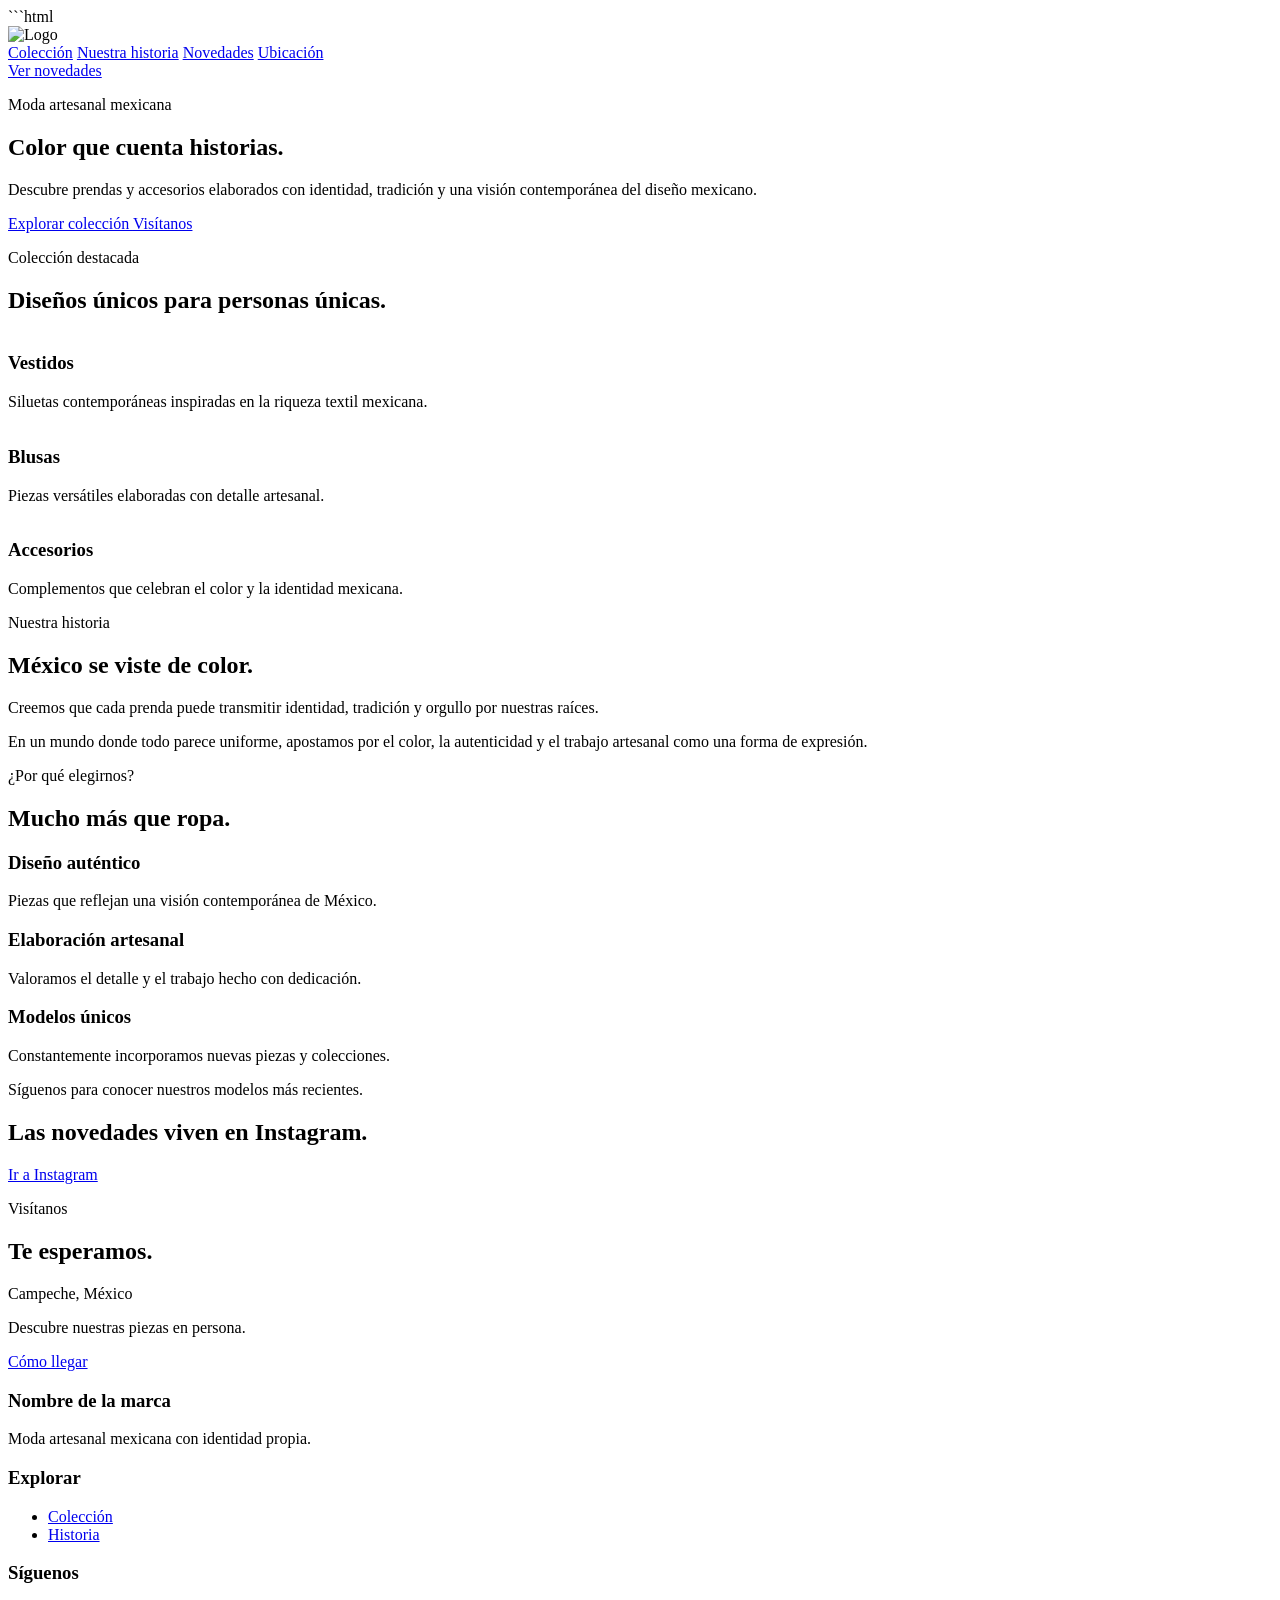
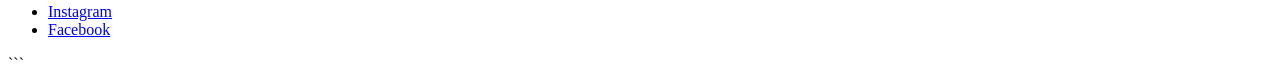
==== index.html @ 0366ee45 "Create index.html" ====
```html
<body>

  <header>
    <img src="images/logo.svg" alt="Logo" class="logo">

    <nav>
      <a href="#coleccion">Colección</a>
      <a href="#historia">Nuestra historia</a>
      <a href="#instagram">Novedades</a>
      <a href="#ubicacion">Ubicación</a>
    </nav>

    <a href="#instagram" class="btn btn-primary">
      Ver novedades
    </a>
  </header>


  <section class="hero">
    <div class="container hero-content">

      <p class="small text-white">
        Moda artesanal mexicana
      </p>

      <h1>
        Color que cuenta historias.
      </h1>

      <p>
        Descubre prendas y accesorios elaborados con identidad,
        tradición y una visión contemporánea del diseño mexicano.
      </p>

      <div class="hero-buttons">
        <a href="#coleccion" class="btn btn-primary">
          Explorar colección
        </a>

        <a href="#ubicacion" class="btn btn-secondary">
          Visítanos
        </a>
      </div>

    </div>
  </section>


  <section id="coleccion" class="bg-white">
    <div class="container">

      <div class="center mb-60">
        <p class="text-pink">Colección destacada</p>

        <h2>
          Diseños únicos para personas únicas.
        </h2>
      </div>

      <div class="card-grid card-grid-3">

        <article class="card product-card">
          <img src="images/producto-1.jpg" alt="">
          <div class="card-content">
            <h3>Vestidos</h3>

            <p>
              Siluetas contemporáneas inspiradas en la riqueza textil mexicana.
            </p>
          </div>
        </article>

        <article class="card product-card">
          <img src="images/producto-2.jpg" alt="">
          <div class="card-content">
            <h3>Blusas</h3>

            <p>
              Piezas versátiles elaboradas con detalle artesanal.
            </p>
          </div>
        </article>

        <article class="card product-card">
          <img src="images/producto-3.jpg" alt="">
          <div class="card-content">
            <h3>Accesorios</h3>

            <p>
              Complementos que celebran el color y la identidad mexicana.
            </p>
          </div>
        </article>

      </div>

    </div>
  </section>


  <section id="historia" class="bg-cream">

    <div class="container center">

      <p class="text-pink">
        Nuestra historia
      </p>

      <h2 class="mb-40">
        México se viste de color.
      </h2>

      <p class="mb-20">
        Creemos que cada prenda puede transmitir identidad,
        tradición y orgullo por nuestras raíces.
      </p>

      <p>
        En un mundo donde todo parece uniforme, apostamos
        por el color, la autenticidad y el trabajo artesanal
        como una forma de expresión.
      </p>

    </div>

  </section>


  <section class="bg-white">

    <div class="container">

      <div class="center mb-60">

        <p class="text-pink">
          ¿Por qué elegirnos?
        </p>

        <h2>
          Mucho más que ropa.
        </h2>

      </div>

      <div class="card-grid card-grid-3">

        <div class="card">
          <div class="card-content center">

            <h3 class="mb-20">
              Diseño auténtico
            </h3>

            <p>
              Piezas que reflejan una visión contemporánea de México.
            </p>

          </div>
        </div>

        <div class="card">
          <div class="card-content center">

            <h3 class="mb-20">
              Elaboración artesanal
            </h3>

            <p>
              Valoramos el detalle y el trabajo hecho con dedicación.
            </p>

          </div>
        </div>

        <div class="card">
          <div class="card-content center">

            <h3 class="mb-20">
              Modelos únicos
            </h3>

            <p>
              Constantemente incorporamos nuevas piezas y colecciones.
            </p>

          </div>
        </div>

      </div>

    </div>

  </section>


  <section id="instagram" class="newsletter">

    <div class="container">

      <p>
        Síguenos para conocer nuestros modelos más recientes.
      </p>

      <h2 class="mb-40">
        Las novedades viven en Instagram.
      </h2>

      <a
        href="#"
        class="btn btn-primary"
      >
        Ir a Instagram
      </a>

    </div>

  </section>


  <section id="ubicacion" class="bg-white">

    <div class="container center">

      <p class="text-pink">
        Visítanos
      </p>

      <h2 class="mb-40">
        Te esperamos.
      </h2>

      <p class="mb-20">
        Campeche, México
      </p>

      <p class="mb-40">
        Descubre nuestras piezas en persona.
      </p>

      <a href="#" class="btn btn-primary">
        Cómo llegar
      </a>

    </div>

  </section>


  <footer>

    <div class="footer-grid">

      <div>

        <h3>
          Nombre de la marca
        </h3>

        <p>
          Moda artesanal mexicana con identidad propia.
        </p>

      </div>

      <div>

        <h3>
          Explorar
        </h3>

        <ul>
          <li><a href="#coleccion">Colección</a></li>
          <li><a href="#historia">Historia</a></li>
        </ul>

      </div>

      <div>

        <h3>
          Síguenos
        </h3>

        <ul>
          <li><a href="#">Instagram</a></li>
          <li><a href="#">Facebook</a></li>
        </ul>

      </div>

    </div>

  </footer>

</body>
```
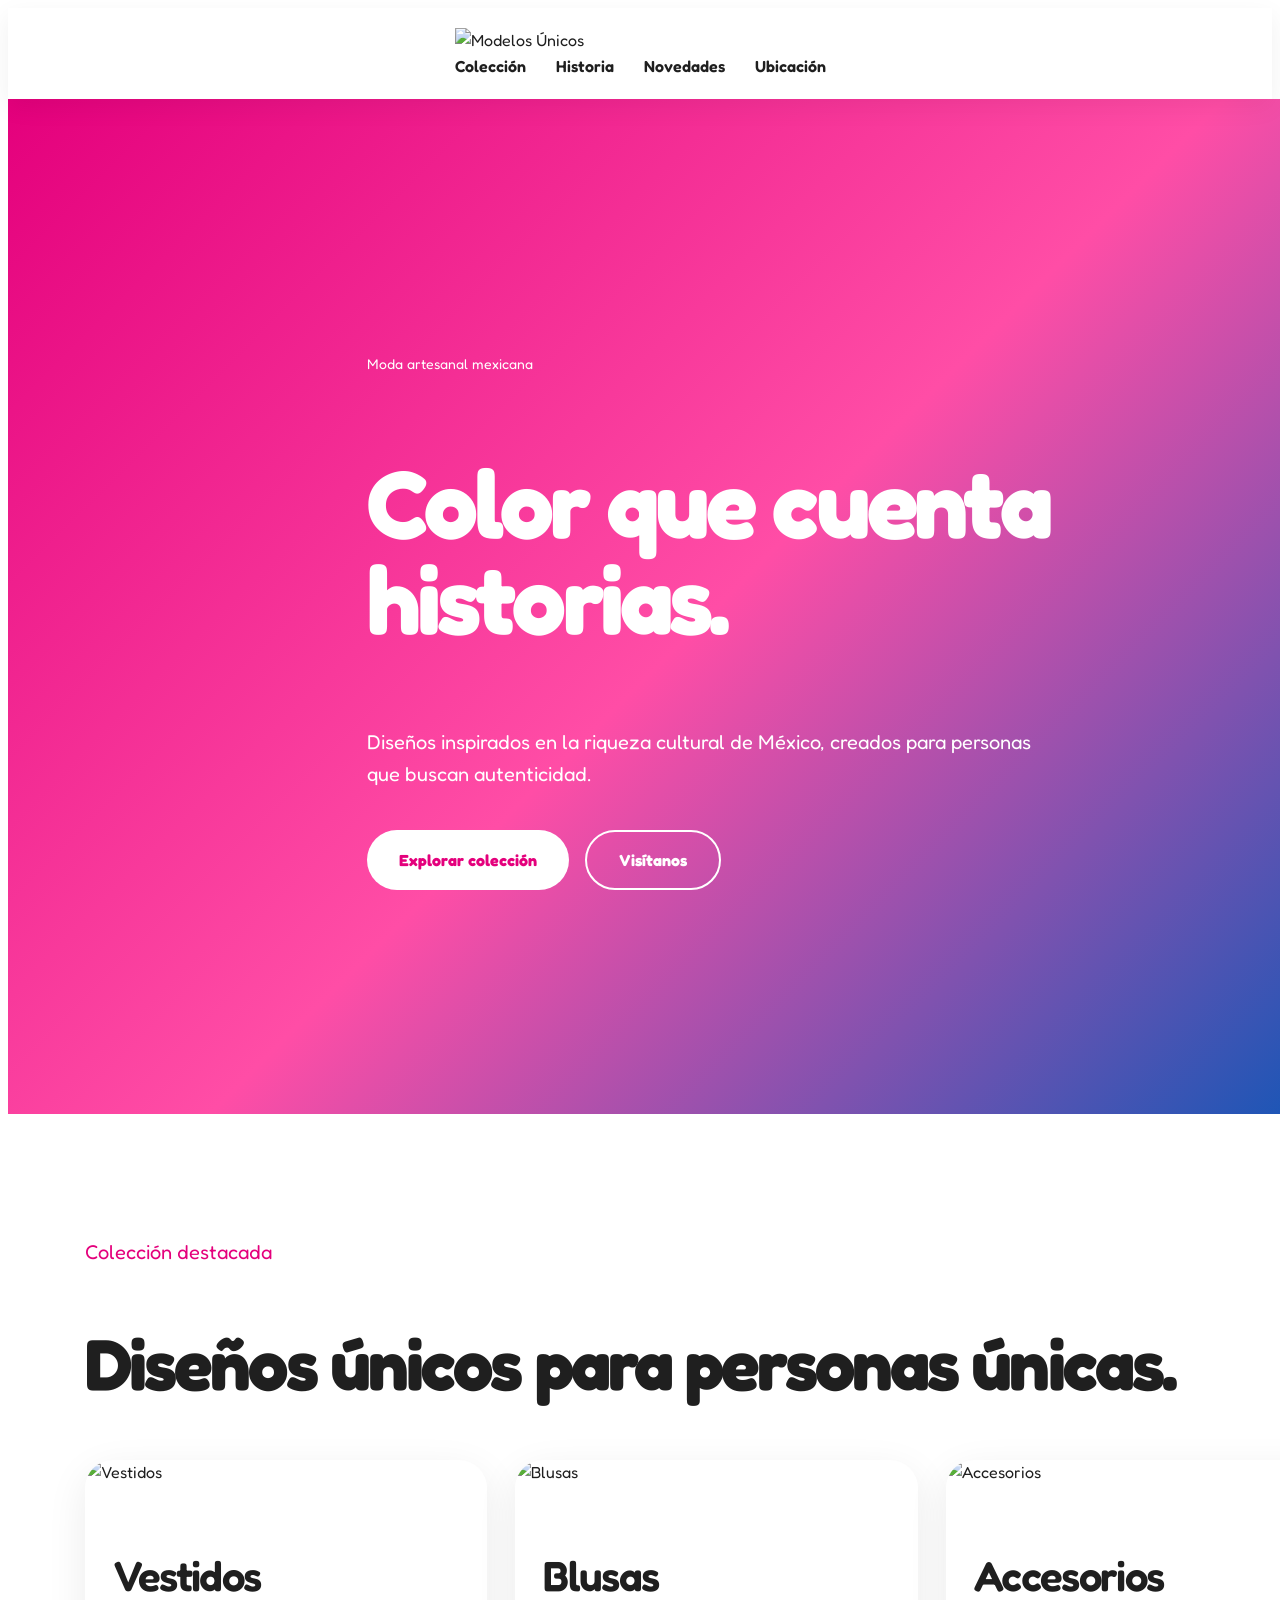
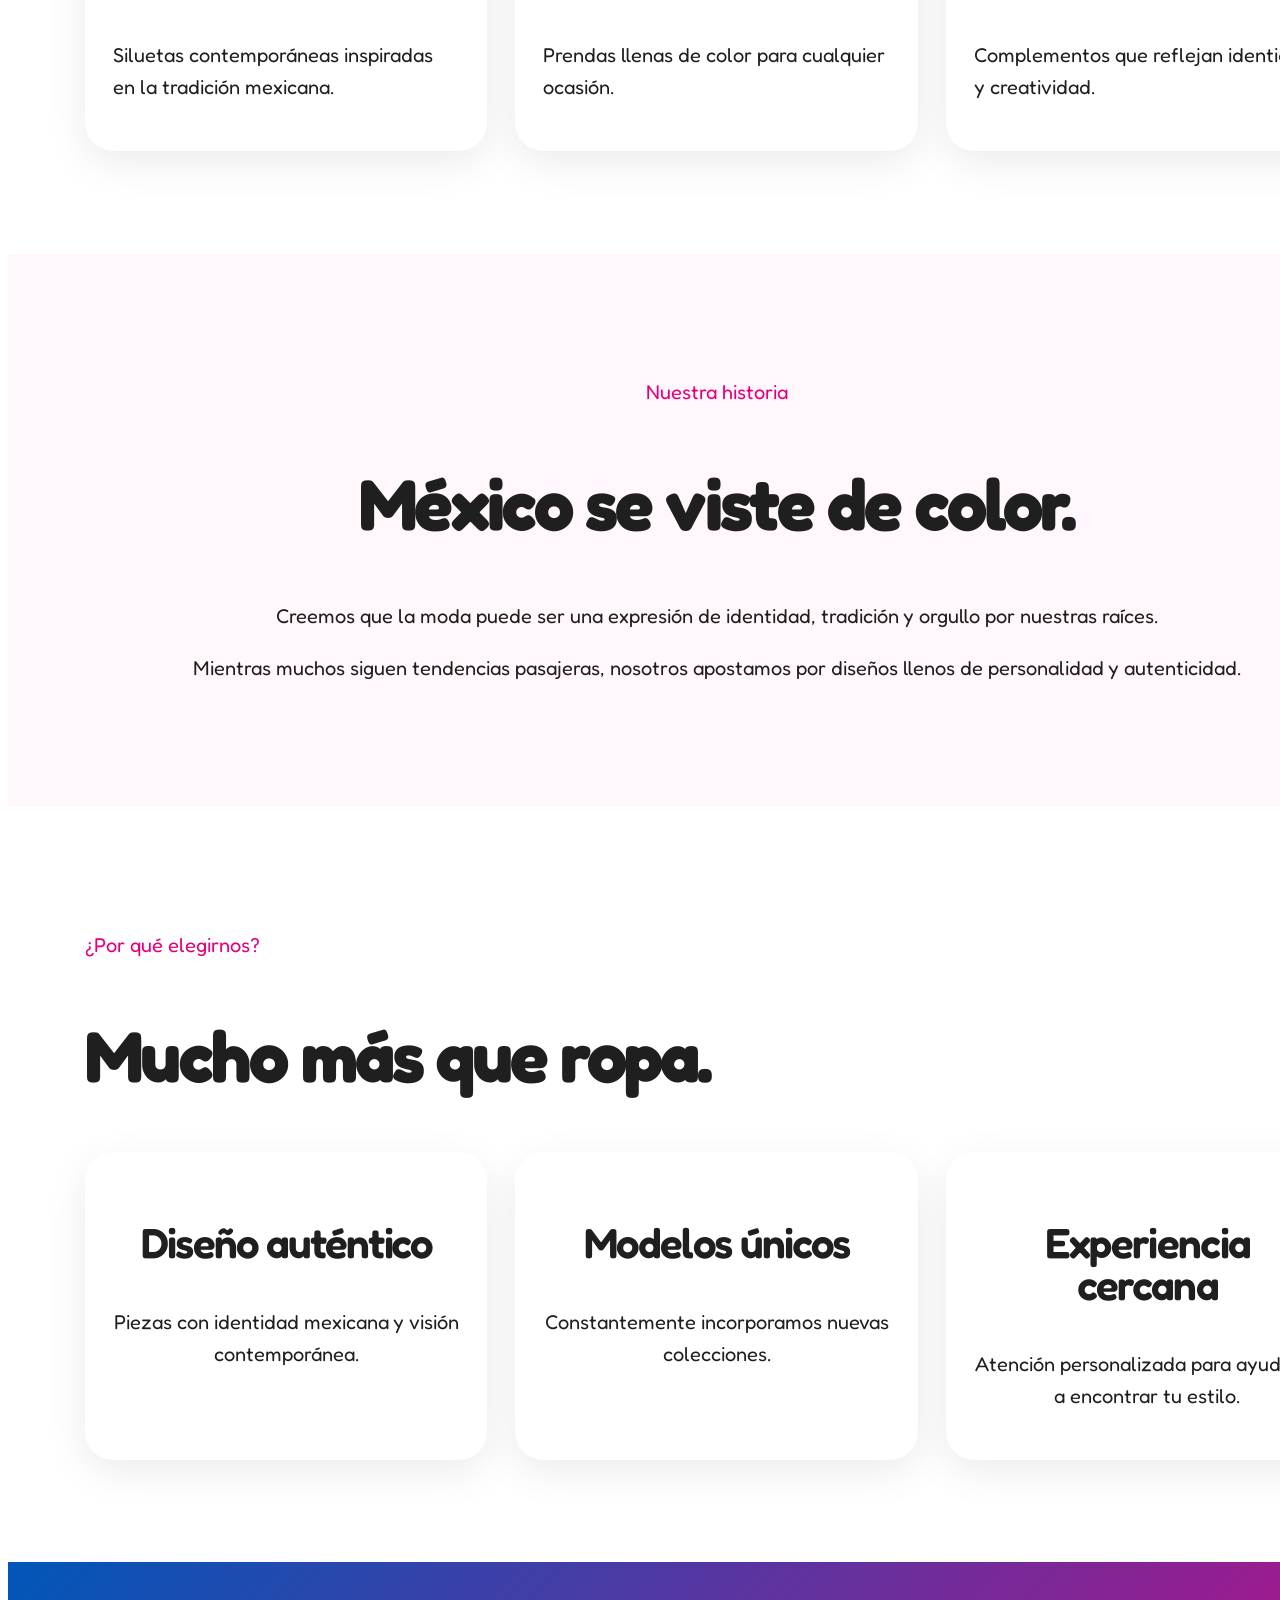
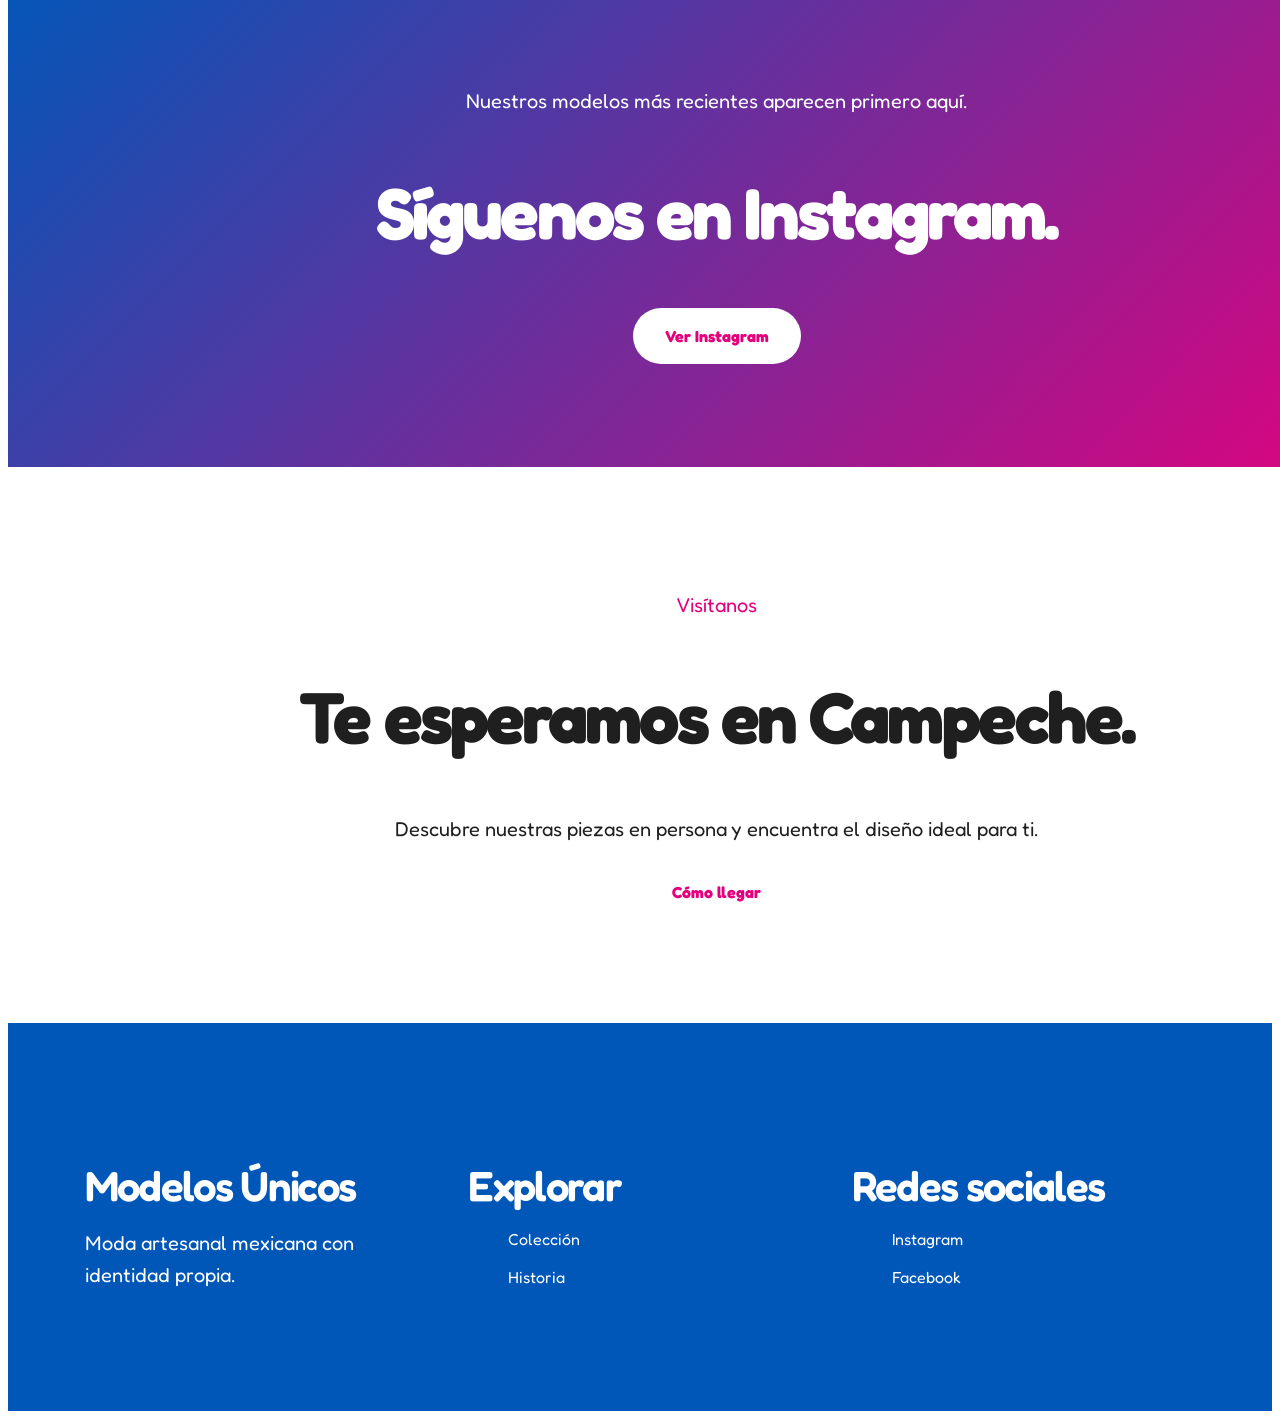
==== commit b8e5e188: "Update index.html" ====
--- a/index.html
+++ b/index.html
@@ -1,297 +1,400 @@
-```html
+<!DOCTYPE html>
+<html lang="es">
+
+<head>
+    <meta charset="UTF-8">
+    <meta name="viewport" content="width=device-width, initial-scale=1.0">
+
+    <title>Modelos Únicos | Moda artesanal mexicana</title>
+
+    <meta name="description"
+        content="Moda artesanal mexicana con diseños únicos, llenos de color e identidad.">
+
+    <meta name="keywords"
+        content="ropa artesanal mexicana, moda mexicana, boutique, vestidos mexicanos, Campeche">
+
+    <meta name="author" content="Modelos Únicos">
+
+    <!-- Open Graph -->
+    <meta property="og:title" content="Modelos Únicos">
+    <meta property="og:description"
+        content="Descubre prendas y accesorios con identidad mexicana.">
+    <meta property="og:type" content="website">
+
+    <!-- Tipografía -->
+    <link rel="preconnect" href="https://fonts.googleapis.com">
+    <link rel="preconnect" href="https://fonts.gstatic.com" crossorigin>
+
+    <link href="https://fonts.googleapis.com/css2?family=Fredoka:wght@400;500;600;700&display=swap"
+        rel="stylesheet">
+
+    <!-- Estilos -->
+    <link rel="stylesheet" href="styles.css">
+
+    <!-- Favicon -->
+    <link rel="icon" href="images/favicon.png" type="image/png">
+</head>
+
 <body>
 
-  <header>
-    <img src="images/logo.svg" alt="Logo" class="logo">
-
-    <nav>
-      <a href="#coleccion">Colección</a>
-      <a href="#historia">Nuestra historia</a>
-      <a href="#instagram">Novedades</a>
-      <a href="#ubicacion">Ubicación</a>
-    </nav>
-
-    <a href="#instagram" class="btn btn-primary">
-      Ver novedades
-    </a>
-  </header>
-
-
-  <section class="hero">
-    <div class="container hero-content">
-
-      <p class="small text-white">
-        Moda artesanal mexicana
-      </p>
-
-      <h1>
-        Color que cuenta historias.
-      </h1>
-
-      <p>
-        Descubre prendas y accesorios elaborados con identidad,
-        tradición y una visión contemporánea del diseño mexicano.
-      </p>
-
-      <div class="hero-buttons">
-        <a href="#coleccion" class="btn btn-primary">
-          Explorar colección
-        </a>
-
-        <a href="#ubicacion" class="btn btn-secondary">
-          Visítanos
-        </a>
-      </div>
-
-    </div>
-  </section>
-
-
-  <section id="coleccion" class="bg-white">
-    <div class="container">
-
-      <div class="center mb-60">
-        <p class="text-pink">Colección destacada</p>
-
-        <h2>
-          Diseños únicos para personas únicas.
-        </h2>
-      </div>
-
-      <div class="card-grid card-grid-3">
-
-        <article class="card product-card">
-          <img src="images/producto-1.jpg" alt="">
-          <div class="card-content">
-            <h3>Vestidos</h3>
-
-            <p>
-              Siluetas contemporáneas inspiradas en la riqueza textil mexicana.
-            </p>
-          </div>
-        </article>
-
-        <article class="card product-card">
-          <img src="images/producto-2.jpg" alt="">
-          <div class="card-content">
-            <h3>Blusas</h3>
-
-            <p>
-              Piezas versátiles elaboradas con detalle artesanal.
-            </p>
-          </div>
-        </article>
-
-        <article class="card product-card">
-          <img src="images/producto-3.jpg" alt="">
-          <div class="card-content">
-            <h3>Accesorios</h3>
-
-            <p>
-              Complementos que celebran el color y la identidad mexicana.
-            </p>
-          </div>
-        </article>
-
-      </div>
-
-    </div>
-  </section>
-
-
-  <section id="historia" class="bg-cream">
-
-    <div class="container center">
-
-      <p class="text-pink">
-        Nuestra historia
-      </p>
-
-      <h2 class="mb-40">
-        México se viste de color.
-      </h2>
-
-      <p class="mb-20">
-        Creemos que cada prenda puede transmitir identidad,
-        tradición y orgullo por nuestras raíces.
-      </p>
-
-      <p>
-        En un mundo donde todo parece uniforme, apostamos
-        por el color, la autenticidad y el trabajo artesanal
-        como una forma de expresión.
-      </p>
-
-    </div>
-
-  </section>
-
-
-  <section class="bg-white">
-
-    <div class="container">
-
-      <div class="center mb-60">
-
-        <p class="text-pink">
-          ¿Por qué elegirnos?
-        </p>
-
-        <h2>
-          Mucho más que ropa.
-        </h2>
-
-      </div>
-
-      <div class="card-grid card-grid-3">
-
-        <div class="card">
-          <div class="card-content center">
-
-            <h3 class="mb-20">
-              Diseño auténtico
-            </h3>
-
-            <p>
-              Piezas que reflejan una visión contemporánea de México.
-            </p>
-
-          </div>
+    <header>
+
+        <div class="container">
+
+            <div class="header-content">
+
+                <a href="index.html" class="logo">
+                    <img src="images/logo.svg" alt="Modelos Únicos">
+                </a>
+
+                <nav>
+                    <a href="#coleccion">Colección</a>
+                    <a href="#historia">Historia</a>
+                    <a href="#instagram">Novedades</a>
+                    <a href="#ubicacion">Ubicación</a>
+                </nav>
+
+            </div>
+
         </div>
 
-        <div class="card">
-          <div class="card-content center">
-
-            <h3 class="mb-20">
-              Elaboración artesanal
-            </h3>
-
-            <p>
-              Valoramos el detalle y el trabajo hecho con dedicación.
-            </p>
-
-          </div>
+    </header>
+
+
+    <main>
+
+        <!-- HERO -->
+        <section class="hero">
+
+            <div class="container">
+
+                <div class="hero-content">
+
+                    <p class="small text-white">
+                        Moda artesanal mexicana
+                    </p>
+
+                    <h1>
+                        Color que cuenta historias.
+                    </h1>
+
+                    <p>
+                        Diseños inspirados en la riqueza cultural de México,
+                        creados para personas que buscan autenticidad.
+                    </p>
+
+                    <div class="hero-buttons">
+
+                        <a href="#coleccion" class="btn btn-primary">
+                            Explorar colección
+                        </a>
+
+                        <a href="#ubicacion" class="btn btn-secondary">
+                            Visítanos
+                        </a>
+
+                    </div>
+
+                </div>
+
+            </div>
+
+        </section>
+
+
+        <!-- COLECCIÓN -->
+        <section id="coleccion">
+
+            <div class="container">
+
+                <div class="section-heading">
+
+                    <p class="text-pink">
+                        Colección destacada
+                    </p>
+
+                    <h2>
+                        Diseños únicos para personas únicas.
+                    </h2>
+
+                </div>
+
+
+                <div class="card-grid card-grid-3">
+
+                    <article class="card">
+
+                        <img src="images/producto-1.webp" alt="Vestidos">
+
+                        <div class="card-content">
+
+                            <h3>Vestidos</h3>
+
+                            <p>
+                                Siluetas contemporáneas inspiradas en la tradición mexicana.
+                            </p>
+
+                        </div>
+
+                    </article>
+
+
+                    <article class="card">
+
+                        <img src="images/producto-2.webp" alt="Blusas">
+
+                        <div class="card-content">
+
+                            <h3>Blusas</h3>
+
+                            <p>
+                                Prendas llenas de color para cualquier ocasión.
+                            </p>
+
+                        </div>
+
+                    </article>
+
+
+                    <article class="card">
+
+                        <img src="images/producto-3.webp" alt="Accesorios">
+
+                        <div class="card-content">
+
+                            <h3>Accesorios</h3>
+
+                            <p>
+                                Complementos que reflejan identidad y creatividad.
+                            </p>
+
+                        </div>
+
+                    </article>
+
+                </div>
+
+            </div>
+
+        </section>
+
+
+        <!-- HISTORIA -->
+        <section id="historia" class="bg-cream">
+
+            <div class="container center">
+
+                <p class="text-pink">
+                    Nuestra historia
+                </p>
+
+                <h2>
+                    México se viste de color.
+                </h2>
+
+                <p>
+                    Creemos que la moda puede ser una expresión de identidad,
+                    tradición y orgullo por nuestras raíces.
+                </p>
+
+                <p>
+                    Mientras muchos siguen tendencias pasajeras,
+                    nosotros apostamos por diseños llenos de personalidad
+                    y autenticidad.
+                </p>
+
+            </div>
+
+        </section>
+
+
+        <!-- DIFERENCIADORES -->
+        <section>
+
+            <div class="container">
+
+                <div class="section-heading">
+
+                    <p class="text-pink">
+                        ¿Por qué elegirnos?
+                    </p>
+
+                    <h2>
+                        Mucho más que ropa.
+                    </h2>
+
+                </div>
+
+
+                <div class="card-grid card-grid-3">
+
+                    <div class="card">
+
+                        <div class="card-content center">
+
+                            <h3>Diseño auténtico</h3>
+
+                            <p>
+                                Piezas con identidad mexicana y visión contemporánea.
+                            </p>
+
+                        </div>
+
+                    </div>
+
+
+                    <div class="card">
+
+                        <div class="card-content center">
+
+                            <h3>Modelos únicos</h3>
+
+                            <p>
+                                Constantemente incorporamos nuevas colecciones.
+                            </p>
+
+                        </div>
+
+                    </div>
+
+
+                    <div class="card">
+
+                        <div class="card-content center">
+
+                            <h3>Experiencia cercana</h3>
+
+                            <p>
+                                Atención personalizada para ayudarte a encontrar tu estilo.
+                            </p>
+
+                        </div>
+
+                    </div>
+
+                </div>
+
+            </div>
+
+        </section>
+
+
+        <!-- INSTAGRAM -->
+        <section id="instagram" class="newsletter">
+
+            <div class="container center">
+
+                <p>
+                    Nuestros modelos más recientes aparecen primero aquí.
+                </p>
+
+                <h2>
+                    Síguenos en Instagram.
+                </h2>
+
+                <a href="#" class="btn btn-primary">
+                    Ver Instagram
+                </a>
+
+            </div>
+
+        </section>
+
+
+        <!-- UBICACIÓN -->
+        <section id="ubicacion">
+
+            <div class="container center">
+
+                <p class="text-pink">
+                    Visítanos
+                </p>
+
+                <h2>
+                    Te esperamos en Campeche.
+                </h2>
+
+                <p>
+                    Descubre nuestras piezas en persona y encuentra el diseño ideal para ti.
+                </p>
+
+                <a href="#" class="btn btn-primary">
+                    Cómo llegar
+                </a>
+
+            </div>
+
+        </section>
+
+    </main>
+
+
+    <footer>
+
+        <div class="container">
+
+            <div class="footer-grid">
+
+                <div>
+
+                    <h3>
+                        Modelos Únicos
+                    </h3>
+
+                    <p>
+                        Moda artesanal mexicana con identidad propia.
+                    </p>
+
+                </div>
+
+
+                <div>
+
+                    <h3>
+                        Explorar
+                    </h3>
+
+                    <ul>
+
+                        <li>
+                            <a href="#coleccion">Colección</a>
+                        </li>
+
+                        <li>
+                            <a href="#historia">Historia</a>
+                        </li>
+
+                    </ul>
+
+                </div>
+
+
+                <div>
+
+                    <h3>
+                        Redes sociales
+                    </h3>
+
+                    <ul>
+
+                        <li>
+                            <a href="#">Instagram</a>
+                        </li>
+
+                        <li>
+                            <a href="#">Facebook</a>
+                        </li>
+
+                    </ul>
+
+                </div>
+
+            </div>
+
         </div>
 
-        <div class="card">
-          <div class="card-content center">
-
-            <h3 class="mb-20">
-              Modelos únicos
-            </h3>
-
-            <p>
-              Constantemente incorporamos nuevas piezas y colecciones.
-            </p>
-
-          </div>
-        </div>
-
-      </div>
-
-    </div>
-
-  </section>
-
-
-  <section id="instagram" class="newsletter">
-
-    <div class="container">
-
-      <p>
-        Síguenos para conocer nuestros modelos más recientes.
-      </p>
-
-      <h2 class="mb-40">
-        Las novedades viven en Instagram.
-      </h2>
-
-      <a
-        href="#"
-        class="btn btn-primary"
-      >
-        Ir a Instagram
-      </a>
-
-    </div>
-
-  </section>
-
-
-  <section id="ubicacion" class="bg-white">
-
-    <div class="container center">
-
-      <p class="text-pink">
-        Visítanos
-      </p>
-
-      <h2 class="mb-40">
-        Te esperamos.
-      </h2>
-
-      <p class="mb-20">
-        Campeche, México
-      </p>
-
-      <p class="mb-40">
-        Descubre nuestras piezas en persona.
-      </p>
-
-      <a href="#" class="btn btn-primary">
-        Cómo llegar
-      </a>
-
-    </div>
-
-  </section>
-
-
-  <footer>
-
-    <div class="footer-grid">
-
-      <div>
-
-        <h3>
-          Nombre de la marca
-        </h3>
-
-        <p>
-          Moda artesanal mexicana con identidad propia.
-        </p>
-
-      </div>
-
-      <div>
-
-        <h3>
-          Explorar
-        </h3>
-
-        <ul>
-          <li><a href="#coleccion">Colección</a></li>
-          <li><a href="#historia">Historia</a></li>
-        </ul>
-
-      </div>
-
-      <div>
-
-        <h3>
-          Síguenos
-        </h3>
-
-        <ul>
-          <li><a href="#">Instagram</a></li>
-          <li><a href="#">Facebook</a></li>
-        </ul>
-
-      </div>
-
-    </div>
-
-  </footer>
+    </footer>
 
 </body>
-```
+
+</html>
--- a/styles.css
+++ b/styles.css
@@ -0,0 +1,530 @@
+```css
+/* ======================================================
+   STYLES.CSS
+   Boutique Mexicana Contemporánea
+   Filosofía:
+   México contemporáneo, colorido y orgulloso.
+   ====================================================== */
+
+
+/* =========================
+   RESET
+========================= */
+
+* {
+  margin: 0;
+  padding: 0;
+  box-sizing: border-box;
+}
+
+img {
+  display: block;
+  max-width: 100%;
+}
+
+a {
+  text-decoration: none;
+  color: inherit;
+}
+
+button {
+  border: none;
+  background: none;
+  cursor: pointer;
+  font: inherit;
+}
+
+ul,
+ol {
+  list-style: none;
+}
+
+
+/* =========================
+   BASE
+========================= */
+
+body {
+  font-family: "Fredoka", sans-serif;
+  background: #ffffff;
+  color: #1f1f1f;
+  line-height: 1.6;
+  overflow-x: hidden;
+}
+
+section {
+  width: 100%;
+  padding: clamp(70px, 8vw, 120px) clamp(24px, 6vw, 90px);
+}
+
+.container {
+  max-width: 1400px;
+  margin: 0 auto;
+}
+
+
+/* =========================
+   TIPOGRAFÍA
+========================= */
+
+h1,
+h2,
+h3,
+h4 {
+  line-height: 1;
+  letter-spacing: -0.04em;
+}
+
+h1 {
+  font-size: clamp(52px, 8vw, 96px);
+  font-weight: 700;
+}
+
+h2 {
+  font-size: clamp(40px, 6vw, 72px);
+  font-weight: 700;
+}
+
+h3 {
+  font-size: clamp(28px, 4vw, 42px);
+  font-weight: 600;
+}
+
+p {
+  font-size: clamp(17px, 2vw, 20px);
+}
+
+.small {
+  font-size: 14px;
+}
+
+
+/* =========================
+   COLORES DE MARCA
+========================= */
+
+.bg-pink {
+  background: #E4007C;
+}
+
+.bg-blue {
+  background: #0057B8;
+}
+
+.bg-white {
+  background: #ffffff;
+}
+
+.bg-cream {
+  background: #FFF7FB;
+}
+
+.text-white {
+  color: white;
+}
+
+.text-blue {
+  color: #0057B8;
+}
+
+.text-pink {
+  color: #E4007C;
+}
+
+
+/* =========================
+   HEADER
+========================= */
+
+header {
+  background: white;
+  padding: 20px clamp(24px, 5vw, 70px);
+
+  display: flex;
+  justify-content: space-between;
+  align-items: center;
+
+  position: sticky;
+  top: 0;
+  z-index: 100;
+
+  box-shadow: 0 8px 24px rgba(0,0,0,0.06);
+}
+
+.logo {
+  height: 60px;
+}
+
+nav {
+  display: flex;
+  gap: 30px;
+  align-items: center;
+}
+
+nav a {
+  font-weight: 600;
+  transition: 0.3s;
+}
+
+nav a:hover {
+  color: #E4007C;
+}
+
+
+/* =========================
+   HERO
+========================= */
+
+.hero {
+  min-height: 90vh;
+
+  display: flex;
+  align-items: center;
+
+  background:
+    linear-gradient(
+      135deg,
+      #E4007C 0%,
+      #FF4DA6 50%,
+      #0057B8 100%
+    );
+
+  color: white;
+}
+
+.hero-content {
+  max-width: 700px;
+}
+
+.hero p {
+  margin-top: 30px;
+  margin-bottom: 40px;
+}
+
+.hero-buttons {
+  display: flex;
+  flex-wrap: wrap;
+  gap: 16px;
+}
+
+
+/* =========================
+   BOTONES
+========================= */
+
+.btn {
+  display: inline-flex;
+  align-items: center;
+  justify-content: center;
+
+  min-height: 56px;
+  padding: 0 32px;
+
+  border-radius: 999px;
+
+  font-weight: 700;
+
+  transition: 0.3s;
+}
+
+.btn-primary {
+  background: white;
+  color: #E4007C;
+}
+
+.btn-primary:hover {
+  transform: translateY(-3px);
+}
+
+.btn-secondary {
+  border: 2px solid white;
+  color: white;
+}
+
+.btn-secondary:hover {
+  background: white;
+  color: #0057B8;
+}
+
+
+/* =========================
+   TARJETAS
+========================= */
+
+.card-grid {
+  display: grid;
+  gap: 28px;
+}
+
+.card-grid-2 {
+  grid-template-columns: repeat(2, 1fr);
+}
+
+.card-grid-3 {
+  grid-template-columns: repeat(3, 1fr);
+}
+
+.card {
+  border-radius: 28px;
+  overflow: hidden;
+
+  background: white;
+
+  box-shadow:
+    0 12px 40px rgba(0,0,0,0.08);
+
+  transition: 0.3s;
+}
+
+.card:hover {
+  transform: translateY(-8px);
+}
+
+.card-content {
+  padding: 28px;
+}
+
+
+/* =========================
+   PRODUCTOS
+========================= */
+
+.product-card img {
+  aspect-ratio: 4 / 5;
+  object-fit: cover;
+}
+
+.product-card h3 {
+  margin-bottom: 12px;
+}
+
+.product-card p {
+  margin-bottom: 20px;
+}
+
+.product-price {
+  color: #E4007C;
+  font-weight: 700;
+}
+
+
+/* =========================
+   CATEGORÍAS
+========================= */
+
+.category-pill {
+  display: inline-flex;
+
+  padding: 14px 24px;
+
+  border-radius: 999px;
+
+  background: white;
+
+  color: #0057B8;
+
+  font-weight: 700;
+
+  box-shadow:
+    0 8px 24px rgba(0,0,0,0.06);
+}
+
+
+/* =========================
+   GALERÍA
+========================= */
+
+.gallery {
+  display: grid;
+  gap: 20px;
+
+  grid-template-columns:
+    repeat(auto-fit, minmax(280px, 1fr));
+}
+
+.gallery img {
+  width: 100%;
+  border-radius: 24px;
+
+  aspect-ratio: 4 / 5;
+
+  object-fit: cover;
+}
+
+
+/* =========================
+   TESTIMONIOS
+========================= */
+
+.testimonial {
+  padding: 36px;
+
+  border-radius: 28px;
+
+  background: white;
+
+  box-shadow:
+    0 12px 36px rgba(0,0,0,0.06);
+}
+
+.testimonial-author {
+  margin-top: 24px;
+  font-weight: 700;
+  color: #E4007C;
+}
+
+
+/* =========================
+   NEWSLETTER
+========================= */
+
+.newsletter {
+  text-align: center;
+
+  background:
+    linear-gradient(
+      135deg,
+      #0057B8,
+      #E4007C
+    );
+
+  color: white;
+}
+
+.newsletter form {
+  margin-top: 36px;
+
+  display: flex;
+  justify-content: center;
+  flex-wrap: wrap;
+  gap: 16px;
+}
+
+.newsletter input {
+  width: min(420px, 100%);
+
+  min-height: 56px;
+
+  border: none;
+  border-radius: 999px;
+
+  padding: 0 24px;
+
+  font-family: inherit;
+}
+
+
+/* =========================
+   FOOTER
+========================= */
+
+footer {
+  background: #0057B8;
+
+  color: white;
+
+  padding:
+    clamp(60px, 8vw, 100px)
+    clamp(24px, 6vw, 90px);
+}
+
+.footer-grid {
+  display: grid;
+  gap: 40px;
+
+  grid-template-columns:
+    repeat(auto-fit, minmax(220px, 1fr));
+}
+
+footer h3 {
+  margin-bottom: 20px;
+}
+
+footer ul {
+  display: flex;
+  flex-direction: column;
+  gap: 12px;
+}
+
+footer a:hover {
+  color: #FFD1E8;
+}
+
+
+/* =========================
+   UTILIDADES
+========================= */
+
+.center {
+  text-align: center;
+}
+
+.mb-20 {
+  margin-bottom: 20px;
+}
+
+.mb-40 {
+  margin-bottom: 40px;
+}
+
+.mb-60 {
+  margin-bottom: 60px;
+}
+
+.mt-40 {
+  margin-top: 40px;
+}
+
+.rounded {
+  border-radius: 28px;
+}
+
+.shadow {
+  box-shadow:
+    0 12px 36px rgba(0,0,0,0.08);
+}
+
+
+/* =========================
+   RESPONSIVE
+========================= */
+
+@media (max-width: 980px) {
+
+  .card-grid-2,
+  .card-grid-3 {
+    grid-template-columns: 1fr;
+  }
+
+  nav {
+    display: none;
+  }
+
+  .hero {
+    text-align: center;
+  }
+
+  .hero-buttons {
+    justify-content: center;
+  }
+
+}
+
+@media (max-width: 640px) {
+
+  section {
+    padding:
+      64px
+      24px;
+  }
+
+  h1 {
+    line-height: 1.05;
+  }
+
+  .btn {
+    width: 100%;
+  }
+
+}
+```
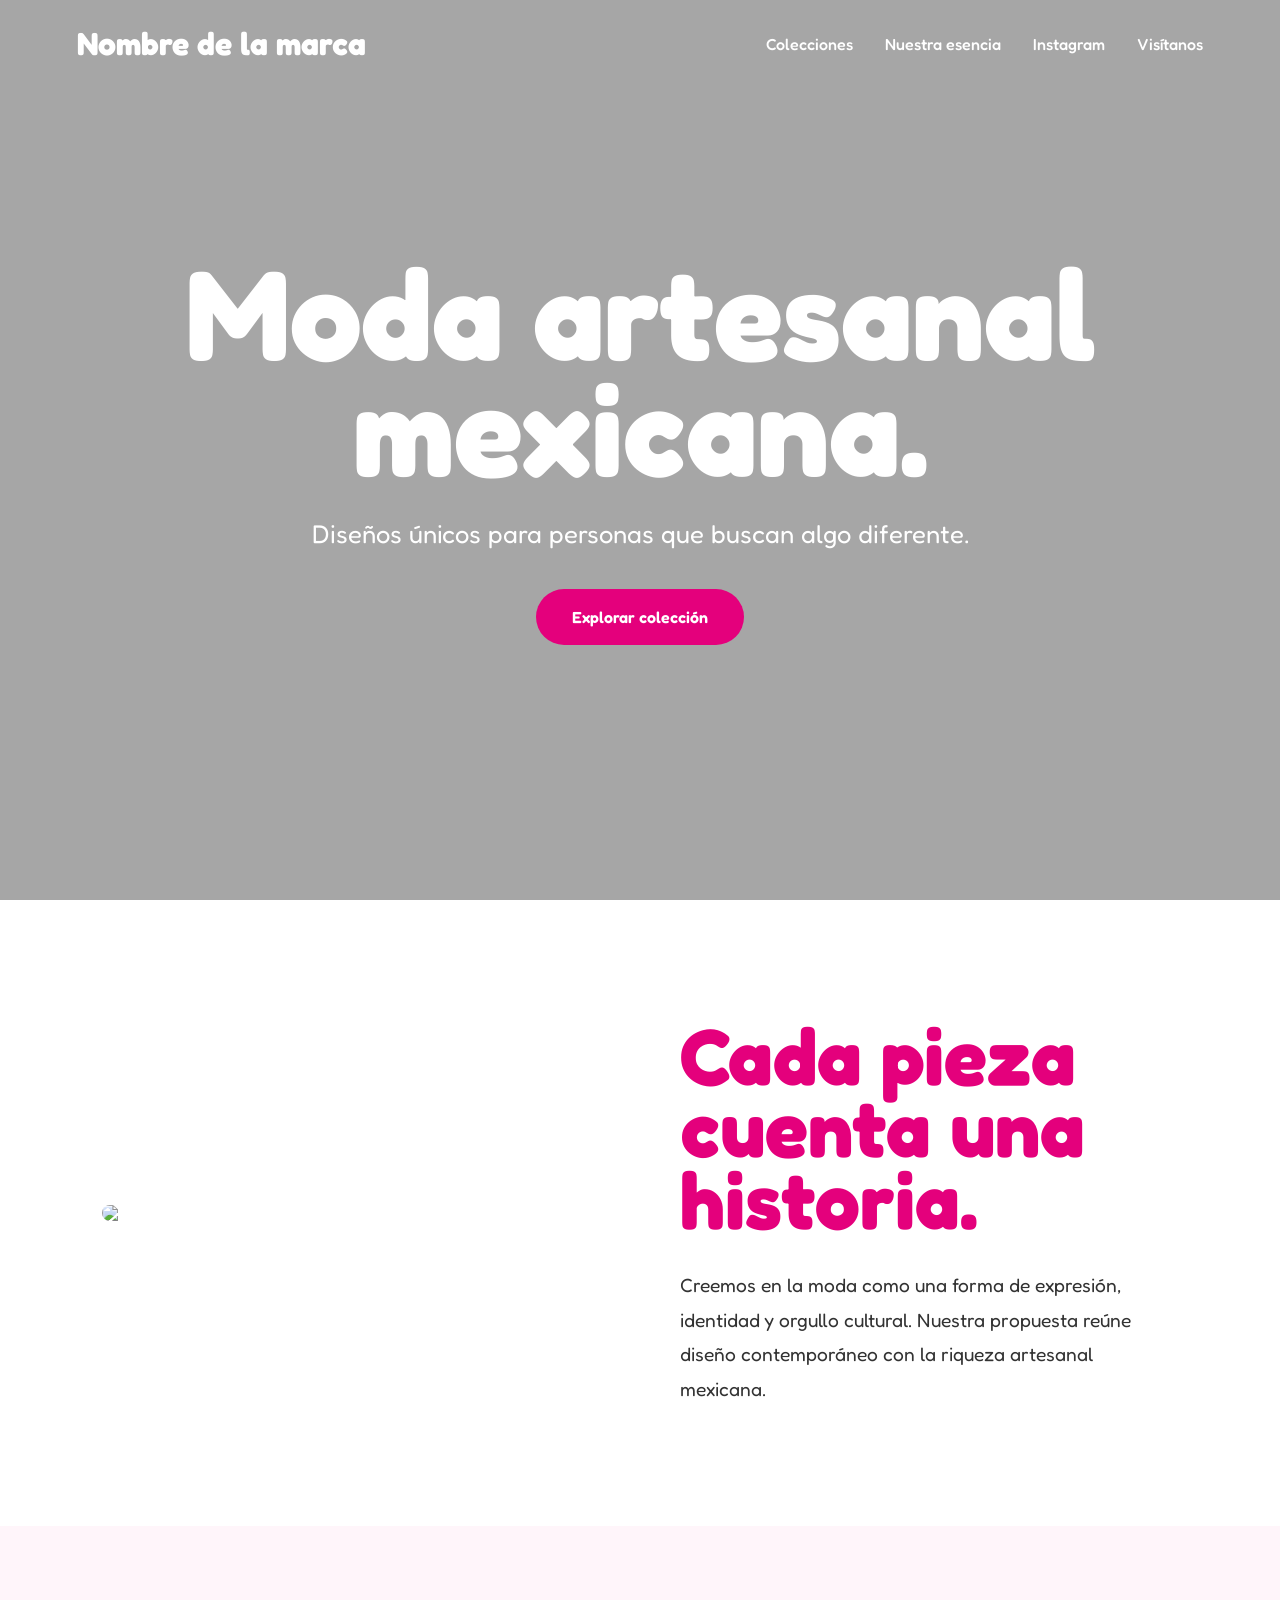
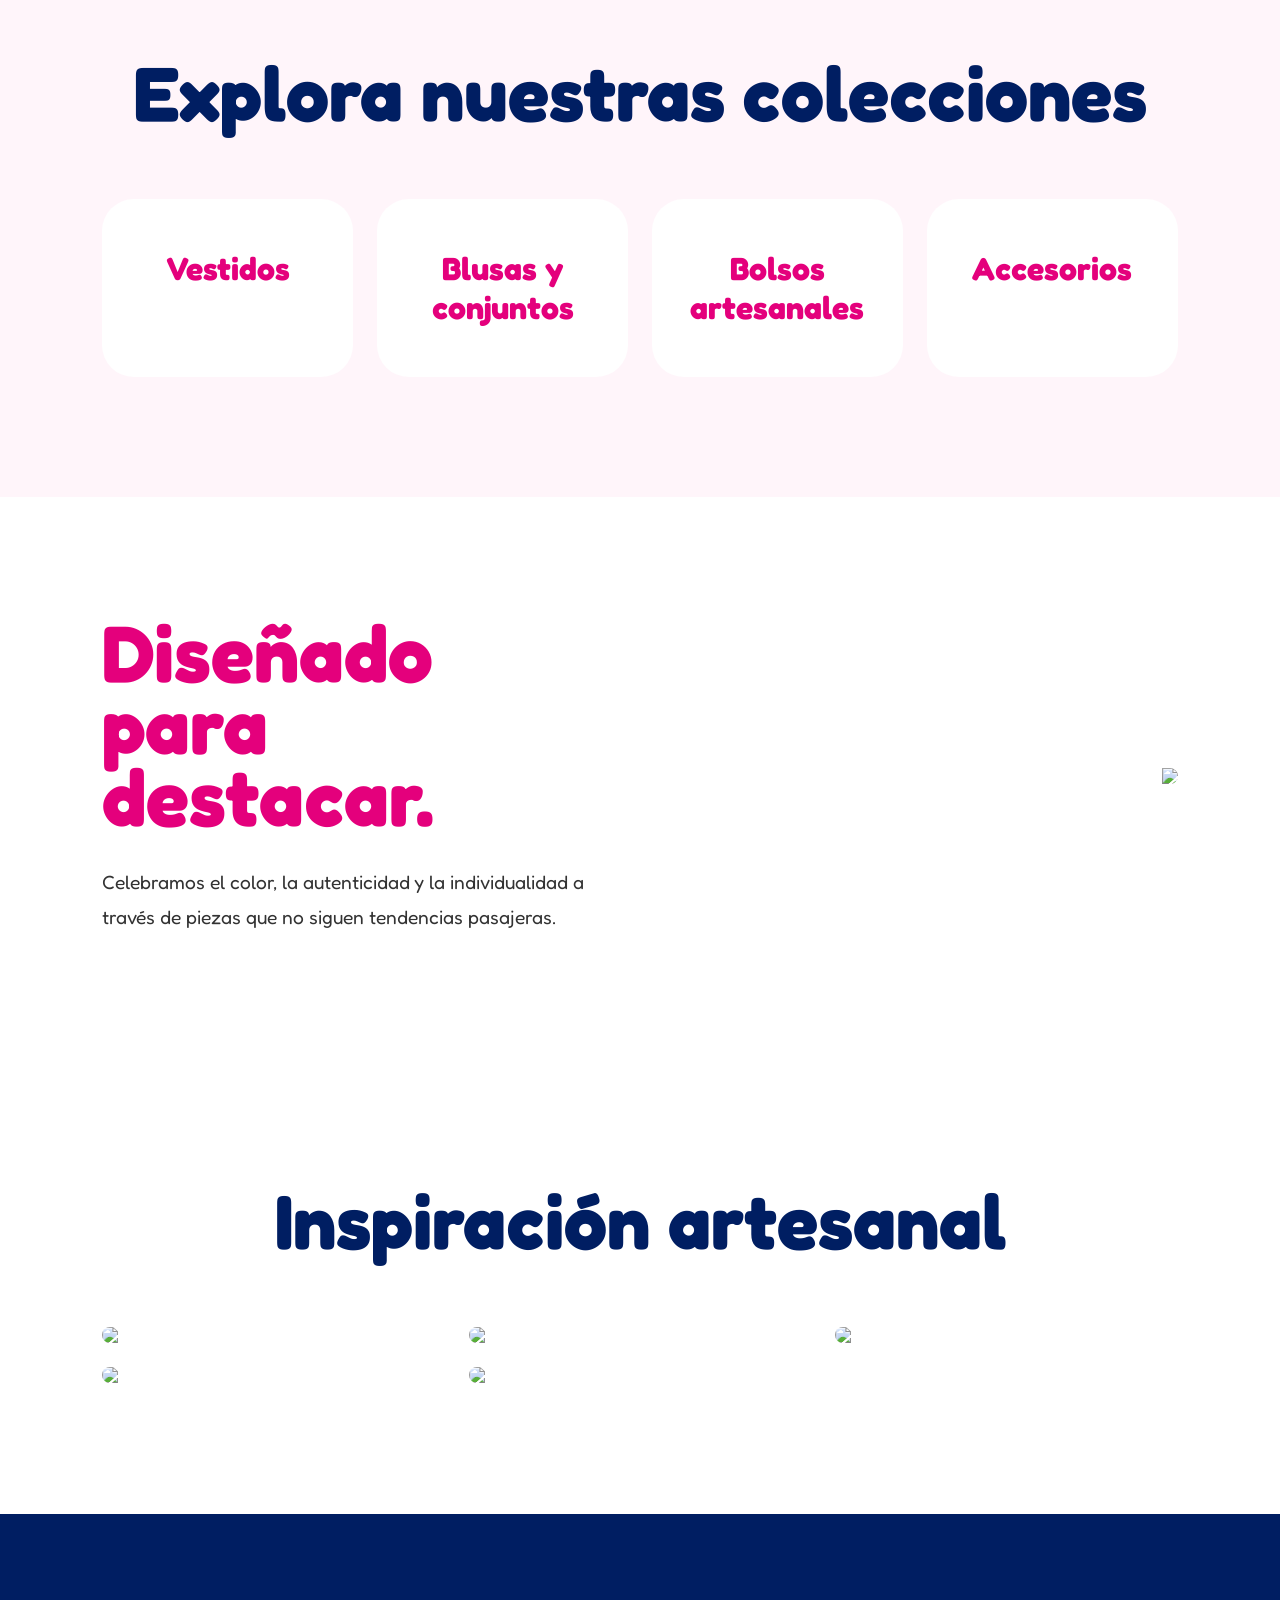
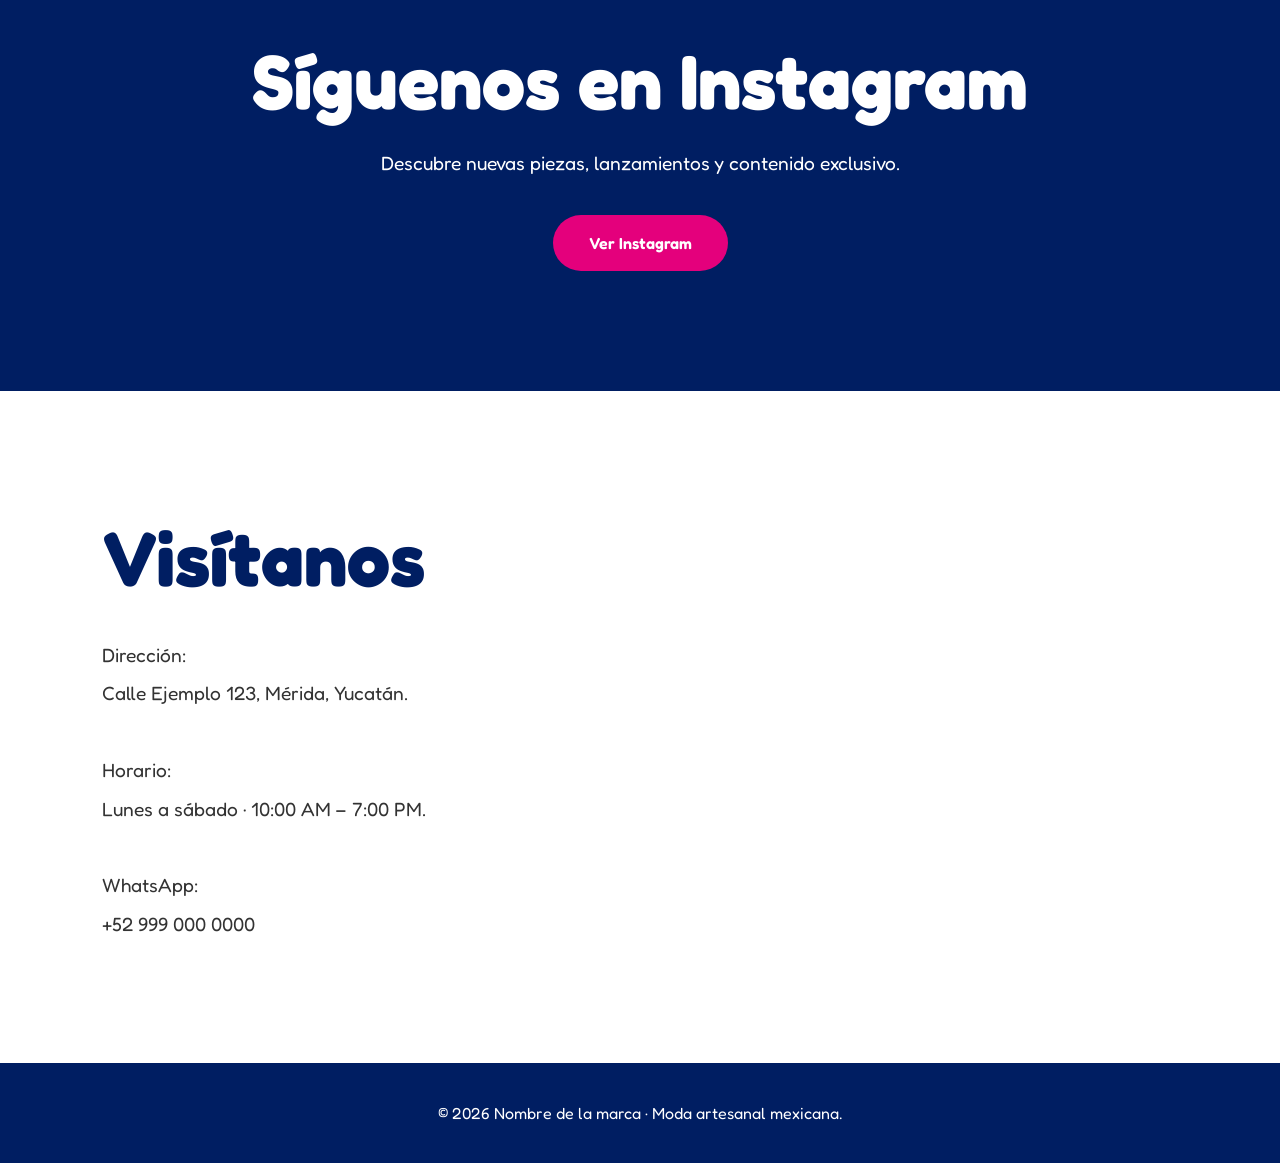
==== commit 44be66b4: "Update index.html" ====
--- a/index.html
+++ b/index.html
@@ -1,400 +1,528 @@
 <!DOCTYPE html>
 <html lang="es">
-
 <head>
-    <meta charset="UTF-8">
-    <meta name="viewport" content="width=device-width, initial-scale=1.0">
-
-    <title>Modelos Únicos | Moda artesanal mexicana</title>
-
-    <meta name="description"
-        content="Moda artesanal mexicana con diseños únicos, llenos de color e identidad.">
-
-    <meta name="keywords"
-        content="ropa artesanal mexicana, moda mexicana, boutique, vestidos mexicanos, Campeche">
-
-    <meta name="author" content="Modelos Únicos">
-
-    <!-- Open Graph -->
-    <meta property="og:title" content="Modelos Únicos">
-    <meta property="og:description"
-        content="Descubre prendas y accesorios con identidad mexicana.">
-    <meta property="og:type" content="website">
-
-    <!-- Tipografía -->
-    <link rel="preconnect" href="https://fonts.googleapis.com">
-    <link rel="preconnect" href="https://fonts.gstatic.com" crossorigin>
-
-    <link href="https://fonts.googleapis.com/css2?family=Fredoka:wght@400;500;600;700&display=swap"
-        rel="stylesheet">
-
-    <!-- Estilos -->
-    <link rel="stylesheet" href="styles.css">
-
-    <!-- Favicon -->
-    <link rel="icon" href="images/favicon.png" type="image/png">
+<meta charset="UTF-8">
+<meta name="viewport" content="width=device-width, initial-scale=1.0">
+<title>Moda Artesanal Mexicana</title>
+
+<link rel="preconnect" href="https://fonts.googleapis.com">
+<link rel="preconnect" href="https://fonts.gstatic.com" crossorigin>
+<link href="https://fonts.googleapis.com/css2?family=Fredoka:wght@300;400;500;600;700&display=swap" rel="stylesheet">
+
+<style>
+
+*{
+    margin:0;
+    padding:0;
+    box-sizing:border-box;
+}
+
+body{
+    font-family:'Fredoka',sans-serif;
+    background:#fff;
+    color:#333;
+    overflow-x:hidden;
+}
+
+img{
+    display:block;
+    width:100%;
+}
+
+a{
+    text-decoration:none;
+    color:inherit;
+}
+
+section{
+    width:100%;
+}
+
+/* HEADER */
+
+header{
+    position:fixed;
+    top:0;
+    left:0;
+    width:100%;
+    z-index:100;
+    padding:24px 6%;
+    display:flex;
+    justify-content:space-between;
+    align-items:center;
+    color:white;
+}
+
+.logo{
+    font-size:2rem;
+    font-weight:700;
+}
+
+nav{
+    display:flex;
+    gap:32px;
+}
+
+nav a{
+    font-weight:500;
+}
+
+/* HERO */
+
+.hero{
+    min-height:100vh;
+    position:relative;
+    display:flex;
+    align-items:center;
+    justify-content:center;
+    text-align:center;
+    color:white;
+}
+
+.hero::before{
+    content:"";
+    position:absolute;
+    inset:0;
+    background:
+    linear-gradient(
+        rgba(0,0,0,.35),
+        rgba(0,0,0,.35)
+    ),
+    url("https://res.cloudinary.com/dwcxmpe9g/image/upload/v1773377895/DSC09209_1_hulbff.webp");
+    background-size:cover;
+    background-position:center;
+}
+
+.hero-content{
+    position:relative;
+    z-index:2;
+    max-width:1000px;
+    padding:40px;
+}
+
+.hero h1{
+    font-size:clamp(4rem,10vw,8rem);
+    line-height:.9;
+    margin-bottom:32px;
+}
+
+.hero p{
+    font-size:clamp(1.2rem,2vw,1.6rem);
+    margin-bottom:40px;
+}
+
+.btn{
+    display:inline-block;
+    background:#E4007C;
+    color:white;
+    padding:18px 36px;
+    border-radius:999px;
+    font-weight:600;
+    transition:.3s;
+}
+
+.btn:hover{
+    transform:translateY(-4px);
+}
+
+/* ESSENCE */
+
+.editorial{
+    padding:120px 8%;
+}
+
+.editorial-grid{
+    display:grid;
+    grid-template-columns:1fr 1fr;
+    gap:80px;
+    align-items:center;
+}
+
+.editorial h2{
+    color:#E4007C;
+    font-size:clamp(3rem,7vw,5rem);
+    line-height:.9;
+    margin-bottom:32px;
+}
+
+.editorial p{
+    font-size:1.2rem;
+    line-height:1.8;
+}
+
+.editorial-image img{
+    border-radius:32px;
+}
+
+/* COLLECTIONS */
+
+.collections{
+    padding:120px 8%;
+    background:#FFF5FA;
+}
+
+.collections h2{
+    text-align:center;
+    font-size:clamp(3rem,6vw,5rem);
+    color:#001E62;
+    margin-bottom:60px;
+}
+
+.collection-grid{
+    display:grid;
+    grid-template-columns:repeat(4,1fr);
+    gap:24px;
+}
+
+.collection-card{
+    background:white;
+    padding:50px 30px;
+    border-radius:32px;
+    text-align:center;
+    transition:.3s;
+}
+
+.collection-card:hover{
+    transform:translateY(-8px);
+}
+
+.collection-card h3{
+    font-size:2rem;
+    color:#E4007C;
+}
+
+/* SECOND EDITORIAL */
+
+.editorial.reverse .editorial-grid{
+    direction:rtl;
+}
+
+.editorial.reverse .editorial-text{
+    direction:ltr;
+}
+
+/* COLLAGE */
+
+.collage{
+    padding:120px 8%;
+}
+
+.collage h2{
+    text-align:center;
+    font-size:clamp(3rem,6vw,5rem);
+    color:#001E62;
+    margin-bottom:60px;
+}
+
+.masonry{
+    columns:3;
+    column-gap:24px;
+}
+
+.masonry img{
+    margin-bottom:24px;
+    border-radius:24px;
+}
+
+/* INSTAGRAM */
+
+.instagram{
+    padding:120px 8%;
+    text-align:center;
+    background:#001E62;
+    color:white;
+}
+
+.instagram h2{
+    font-size:clamp(3rem,6vw,5rem);
+    margin-bottom:24px;
+}
+
+.instagram p{
+    max-width:700px;
+    margin:auto;
+    font-size:1.2rem;
+    margin-bottom:40px;
+}
+
+.instagram-btn{
+    background:#E4007C;
+}
+
+/* VISIT */
+
+.visit{
+    padding:120px 8%;
+}
+
+.visit-grid{
+    display:grid;
+    grid-template-columns:1fr 1fr;
+    gap:60px;
+}
+
+.visit h2{
+    color:#001E62;
+    font-size:clamp(3rem,6vw,5rem);
+    margin-bottom:32px;
+}
+
+.visit-info{
+    font-size:1.2rem;
+    line-height:2;
+}
+
+.map{
+    min-height:400px;
+    border-radius:32px;
+    overflow:hidden;
+}
+
+/* FOOTER */
+
+footer{
+    background:#001E62;
+    color:white;
+    text-align:center;
+    padding:40px;
+}
+
+/* RESPONSIVE */
+
+@media(max-width:900px){
+
+    .editorial-grid,
+    .visit-grid,
+    .collection-grid{
+        grid-template-columns:1fr;
+    }
+
+    .masonry{
+        columns:2;
+    }
+
+    nav{
+        display:none;
+    }
+
+}
+
+@media(max-width:600px){
+
+    .hero h1{
+        font-size:4rem;
+    }
+
+    .masonry{
+        columns:1;
+    }
+
+}
+
+</style>
+
 </head>
 
 <body>
 
-    <header>
-
-        <div class="container">
-
-            <div class="header-content">
-
-                <a href="index.html" class="logo">
-                    <img src="images/logo.svg" alt="Modelos Únicos">
-                </a>
-
-                <nav>
-                    <a href="#coleccion">Colección</a>
-                    <a href="#historia">Historia</a>
-                    <a href="#instagram">Novedades</a>
-                    <a href="#ubicacion">Ubicación</a>
-                </nav>
+<header>
+
+    <div class="logo">
+        Nombre de la marca
+    </div>
+
+    <nav>
+        <a href="#">Colecciones</a>
+        <a href="#">Nuestra esencia</a>
+        <a href="#">Instagram</a>
+        <a href="#">Visítanos</a>
+    </nav>
+
+</header>
+
+<section class="hero">
+
+    <div class="hero-content">
+
+        <h1>
+            Moda artesanal mexicana.
+        </h1>
+
+        <p>
+            Diseños únicos para personas que buscan algo diferente.
+        </p>
+
+        <a href="#" class="btn">
+            Explorar colección
+        </a>
+
+    </div>
+
+</section>
+
+<section class="editorial">
+
+    <div class="editorial-grid">
+
+        <div class="editorial-image">
+
+            <img src="https://res.cloudinary.com/dwcxmpe9g/image/upload/v1773376344/DSC09117-1_klw12j.webp">
+
+        </div>
+
+        <div class="editorial-text">
+
+            <h2>
+                Cada pieza cuenta una historia.
+            </h2>
+
+            <p>
+                Creemos en la moda como una forma de expresión, identidad y orgullo cultural. Nuestra propuesta reúne diseño contemporáneo con la riqueza artesanal mexicana.
+            </p>
+
+        </div>
+
+    </div>
+
+</section>
+
+<section class="collections">
+
+    <h2>
+        Explora nuestras colecciones
+    </h2>
+
+    <div class="collection-grid">
+
+        <div class="collection-card">
+            <h3>Vestidos</h3>
+        </div>
+
+        <div class="collection-card">
+            <h3>Blusas y conjuntos</h3>
+        </div>
+
+        <div class="collection-card">
+            <h3>Bolsos artesanales</h3>
+        </div>
+
+        <div class="collection-card">
+            <h3>Accesorios</h3>
+        </div>
+
+    </div>
+
+</section>
+
+<section class="editorial reverse">
+
+    <div class="editorial-grid">
+
+        <div class="editorial-image">
+
+            <img src="https://res.cloudinary.com/dwcxmpe9g/image/upload/v1773376345/DSC09656-1_yq92xr.webp">
+
+        </div>
+
+        <div class="editorial-text">
+
+            <h2>
+                Diseñado para destacar.
+            </h2>
+
+            <p>
+                Celebramos el color, la autenticidad y la individualidad a través de piezas que no siguen tendencias pasajeras.
+            </p>
+
+        </div>
+
+    </div>
+
+</section>
+
+<section class="collage">
+
+    <h2>
+        Inspiración artesanal
+    </h2>
+
+    <div class="masonry">
+
+        <img src="https://res.cloudinary.com/dwcxmpe9g/image/upload/v1773376345/DSC09403-1_gqmvkf.webp">
+
+        <img src="https://res.cloudinary.com/dwcxmpe9g/image/upload/v1773376345/DSC09592_a3dwry.webp">
+
+        <img src="https://res.cloudinary.com/dwcxmpe9g/image/upload/v1773376345/DSC09182-1_z6n0ws.webp">
+
+        <img src="https://res.cloudinary.com/dwcxmpe9g/image/upload/v1773376344/DSC05879-1_bkyfyy.webp">
+
+        <img src="https://res.cloudinary.com/dwcxmpe9g/image/upload/v1773376344/DSC05658-1_tvlz78.webp">
+
+    </div>
+
+</section>
+
+<section class="instagram">
+
+    <h2>
+        Síguenos en Instagram
+    </h2>
+
+    <p>
+        Descubre nuevas piezas, lanzamientos y contenido exclusivo.
+    </p>
+
+    <a href="#" class="btn instagram-btn">
+        Ver Instagram
+    </a>
+
+</section>
+
+<section class="visit">
+
+    <div class="visit-grid">
+
+        <div>
+
+            <h2>
+                Visítanos
+            </h2>
+
+            <div class="visit-info">
+
+                Dirección:<br>
+                Calle Ejemplo 123, Mérida, Yucatán.<br><br>
+
+                Horario:<br>
+                Lunes a sábado · 10:00 AM – 7:00 PM.<br><br>
+
+                WhatsApp:<br>
+                +52 999 000 0000
 
             </div>
 
         </div>
 
-    </header>
-
-
-    <main>
-
-        <!-- HERO -->
-        <section class="hero">
-
-            <div class="container">
-
-                <div class="hero-content">
-
-                    <p class="small text-white">
-                        Moda artesanal mexicana
-                    </p>
-
-                    <h1>
-                        Color que cuenta historias.
-                    </h1>
-
-                    <p>
-                        Diseños inspirados en la riqueza cultural de México,
-                        creados para personas que buscan autenticidad.
-                    </p>
-
-                    <div class="hero-buttons">
-
-                        <a href="#coleccion" class="btn btn-primary">
-                            Explorar colección
-                        </a>
-
-                        <a href="#ubicacion" class="btn btn-secondary">
-                            Visítanos
-                        </a>
-
-                    </div>
-
-                </div>
-
-            </div>
-
-        </section>
-
-
-        <!-- COLECCIÓN -->
-        <section id="coleccion">
-
-            <div class="container">
-
-                <div class="section-heading">
-
-                    <p class="text-pink">
-                        Colección destacada
-                    </p>
-
-                    <h2>
-                        Diseños únicos para personas únicas.
-                    </h2>
-
-                </div>
-
-
-                <div class="card-grid card-grid-3">
-
-                    <article class="card">
-
-                        <img src="images/producto-1.webp" alt="Vestidos">
-
-                        <div class="card-content">
-
-                            <h3>Vestidos</h3>
-
-                            <p>
-                                Siluetas contemporáneas inspiradas en la tradición mexicana.
-                            </p>
-
-                        </div>
-
-                    </article>
-
-
-                    <article class="card">
-
-                        <img src="images/producto-2.webp" alt="Blusas">
-
-                        <div class="card-content">
-
-                            <h3>Blusas</h3>
-
-                            <p>
-                                Prendas llenas de color para cualquier ocasión.
-                            </p>
-
-                        </div>
-
-                    </article>
-
-
-                    <article class="card">
-
-                        <img src="images/producto-3.webp" alt="Accesorios">
-
-                        <div class="card-content">
-
-                            <h3>Accesorios</h3>
-
-                            <p>
-                                Complementos que reflejan identidad y creatividad.
-                            </p>
-
-                        </div>
-
-                    </article>
-
-                </div>
-
-            </div>
-
-        </section>
-
-
-        <!-- HISTORIA -->
-        <section id="historia" class="bg-cream">
-
-            <div class="container center">
-
-                <p class="text-pink">
-                    Nuestra historia
-                </p>
-
-                <h2>
-                    México se viste de color.
-                </h2>
-
-                <p>
-                    Creemos que la moda puede ser una expresión de identidad,
-                    tradición y orgullo por nuestras raíces.
-                </p>
-
-                <p>
-                    Mientras muchos siguen tendencias pasajeras,
-                    nosotros apostamos por diseños llenos de personalidad
-                    y autenticidad.
-                </p>
-
-            </div>
-
-        </section>
-
-
-        <!-- DIFERENCIADORES -->
-        <section>
-
-            <div class="container">
-
-                <div class="section-heading">
-
-                    <p class="text-pink">
-                        ¿Por qué elegirnos?
-                    </p>
-
-                    <h2>
-                        Mucho más que ropa.
-                    </h2>
-
-                </div>
-
-
-                <div class="card-grid card-grid-3">
-
-                    <div class="card">
-
-                        <div class="card-content center">
-
-                            <h3>Diseño auténtico</h3>
-
-                            <p>
-                                Piezas con identidad mexicana y visión contemporánea.
-                            </p>
-
-                        </div>
-
-                    </div>
-
-
-                    <div class="card">
-
-                        <div class="card-content center">
-
-                            <h3>Modelos únicos</h3>
-
-                            <p>
-                                Constantemente incorporamos nuevas colecciones.
-                            </p>
-
-                        </div>
-
-                    </div>
-
-
-                    <div class="card">
-
-                        <div class="card-content center">
-
-                            <h3>Experiencia cercana</h3>
-
-                            <p>
-                                Atención personalizada para ayudarte a encontrar tu estilo.
-                            </p>
-
-                        </div>
-
-                    </div>
-
-                </div>
-
-            </div>
-
-        </section>
-
-
-        <!-- INSTAGRAM -->
-        <section id="instagram" class="newsletter">
-
-            <div class="container center">
-
-                <p>
-                    Nuestros modelos más recientes aparecen primero aquí.
-                </p>
-
-                <h2>
-                    Síguenos en Instagram.
-                </h2>
-
-                <a href="#" class="btn btn-primary">
-                    Ver Instagram
-                </a>
-
-            </div>
-
-        </section>
-
-
-        <!-- UBICACIÓN -->
-        <section id="ubicacion">
-
-            <div class="container center">
-
-                <p class="text-pink">
-                    Visítanos
-                </p>
-
-                <h2>
-                    Te esperamos en Campeche.
-                </h2>
-
-                <p>
-                    Descubre nuestras piezas en persona y encuentra el diseño ideal para ti.
-                </p>
-
-                <a href="#" class="btn btn-primary">
-                    Cómo llegar
-                </a>
-
-            </div>
-
-        </section>
-
-    </main>
-
-
-    <footer>
-
-        <div class="container">
-
-            <div class="footer-grid">
-
-                <div>
-
-                    <h3>
-                        Modelos Únicos
-                    </h3>
-
-                    <p>
-                        Moda artesanal mexicana con identidad propia.
-                    </p>
-
-                </div>
-
-
-                <div>
-
-                    <h3>
-                        Explorar
-                    </h3>
-
-                    <ul>
-
-                        <li>
-                            <a href="#coleccion">Colección</a>
-                        </li>
-
-                        <li>
-                            <a href="#historia">Historia</a>
-                        </li>
-
-                    </ul>
-
-                </div>
-
-
-                <div>
-
-                    <h3>
-                        Redes sociales
-                    </h3>
-
-                    <ul>
-
-                        <li>
-                            <a href="#">Instagram</a>
-                        </li>
-
-                        <li>
-                            <a href="#">Facebook</a>
-                        </li>
-
-                    </ul>
-
-                </div>
-
-            </div>
-
-        </div>
-
-    </footer>
+        <div class="map">
+
+            <iframe
+            src="https://maps.google.com/maps?q=M%C3%A9rida&t=&z=13&ie=UTF8&iwloc=&output=embed"
+            width="100%"
+            height="100%"
+            style="border:0;">
+            </iframe>
+
+        </div>
+
+    </div>
+
+</section>
+
+<footer>
+
+    © 2026 Nombre de la marca · Moda artesanal mexicana.
+
+</footer>
 
 </body>
-
 </html>
